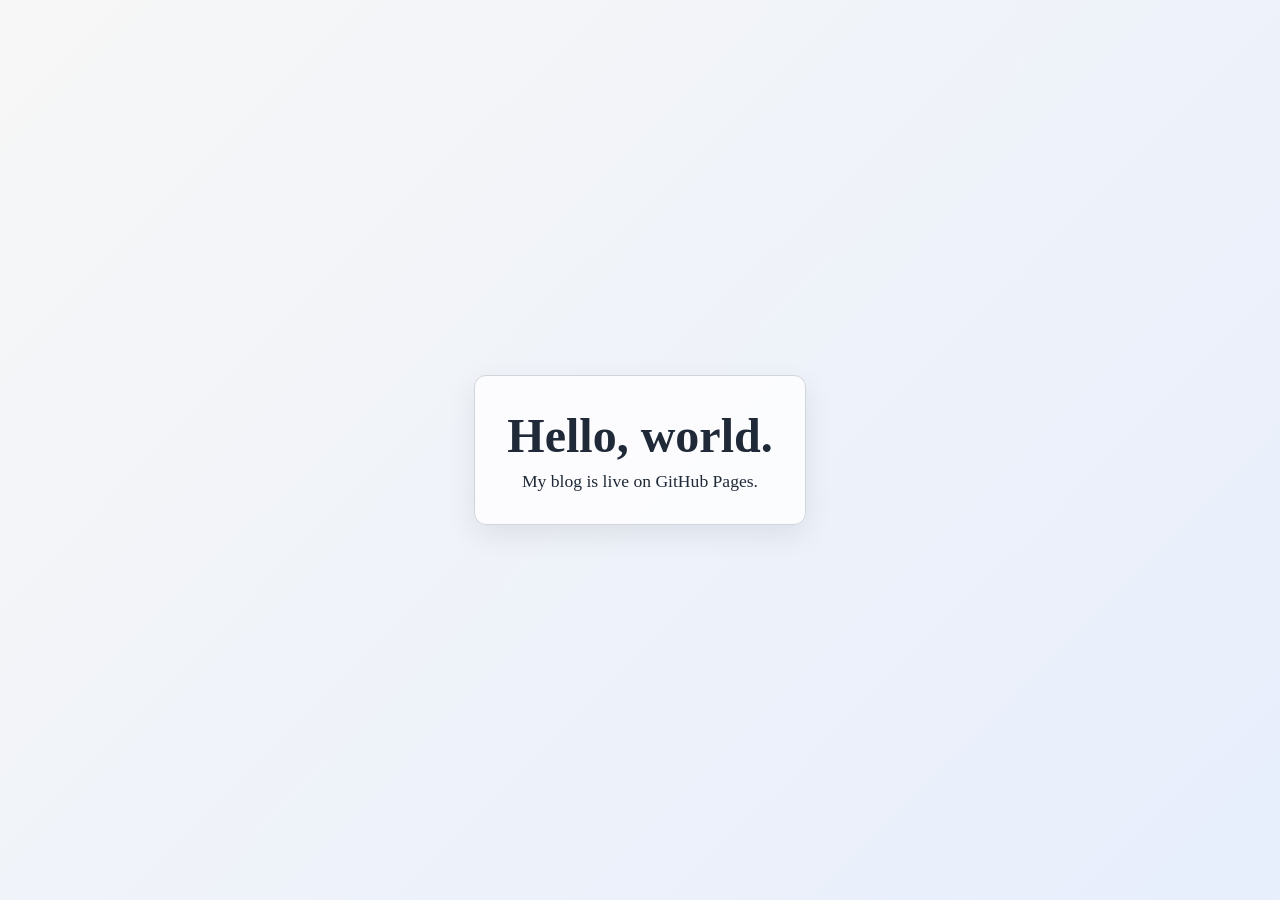
==== index.html @ 3d3b0e72 "Add first blog page" ====
<!doctype html>
<html lang="en">
  <head>
    <meta charset="UTF-8" />
    <meta name="viewport" content="width=device-width, initial-scale=1.0" />
    <title>Hello, World</title>
    <style>
      :root {
        color-scheme: light;
      }

      body {
        margin: 0;
        min-height: 100vh;
        display: grid;
        place-items: center;
        font-family: Georgia, "Times New Roman", serif;
        background: linear-gradient(135deg, #f7f7f7, #e7eefc);
        color: #1f2937;
      }

      main {
        text-align: center;
        padding: 2rem;
        background: rgba(255, 255, 255, 0.8);
        border: 1px solid #d1d5db;
        border-radius: 12px;
        box-shadow: 0 10px 30px rgba(0, 0, 0, 0.08);
      }

      h1 {
        margin: 0 0 0.5rem;
        font-size: clamp(2rem, 5vw, 3rem);
      }

      p {
        margin: 0;
        font-size: 1.1rem;
      }
    </style>
  </head>
  <body>
    <main>
      <h1>Hello, world.</h1>
      <p>My blog is live on GitHub Pages.</p>
    </main>
  </body>
</html>
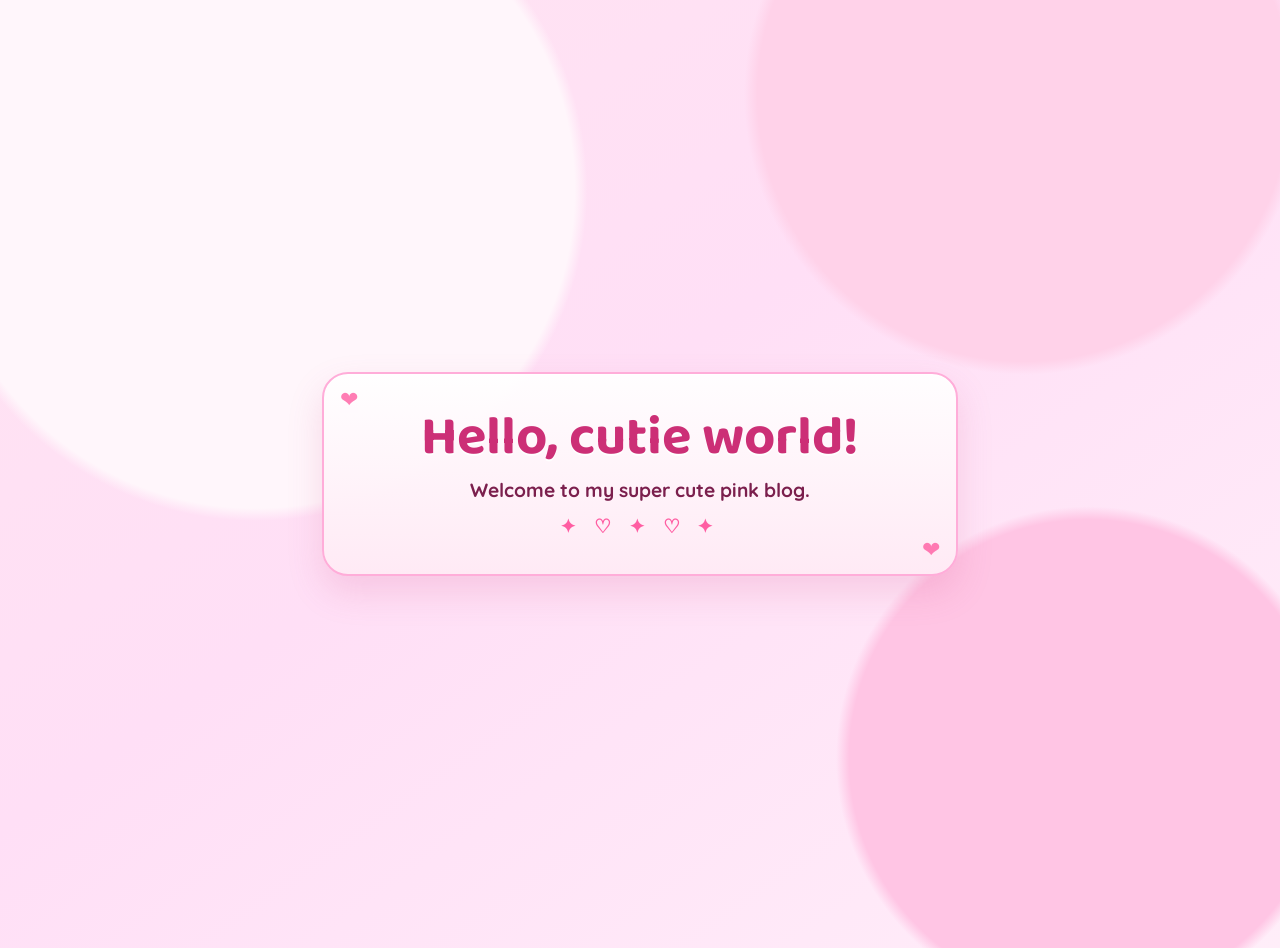
==== commit d1306911: "Make homepage cute pink theme" ====
--- a/index.html
+++ b/index.html
@@ -3,10 +3,22 @@
   <head>
     <meta charset="UTF-8" />
     <meta name="viewport" content="width=device-width, initial-scale=1.0" />
-    <title>Hello, World</title>
+    <title>My Cute Pink Blog</title>
+    <link rel="preconnect" href="https://fonts.googleapis.com" />
+    <link rel="preconnect" href="https://fonts.gstatic.com" crossorigin />
+    <link
+      href="https://fonts.googleapis.com/css2?family=Baloo+2:wght@500;700&family=Quicksand:wght@500;700&display=swap"
+      rel="stylesheet"
+    />
     <style>
       :root {
         color-scheme: light;
+        --pink-100: #ffe4f1;
+        --pink-200: #ffcde6;
+        --pink-300: #ffadd9;
+        --pink-500: #ff5da2;
+        --pink-700: #cc2f76;
+        --text: #7b1f4d;
       }
 
       body {
@@ -14,35 +26,76 @@
         min-height: 100vh;
         display: grid;
         place-items: center;
-        font-family: Georgia, "Times New Roman", serif;
-        background: linear-gradient(135deg, #f7f7f7, #e7eefc);
-        color: #1f2937;
+        padding: 1.5rem;
+        font-family: "Quicksand", "Trebuchet MS", sans-serif;
+        color: var(--text);
+        background:
+          radial-gradient(circle at 20% 20%, #fff6fb 0 25%, transparent 26%),
+          radial-gradient(circle at 80% 10%, #ffd2e9 0 20%, transparent 21%),
+          radial-gradient(circle at 85% 80%, #ffc5e4 0 18%, transparent 19%),
+          linear-gradient(145deg, var(--pink-100), #ffdff6 45%, #ffeef9);
       }
 
       main {
         text-align: center;
-        padding: 2rem;
-        background: rgba(255, 255, 255, 0.8);
-        border: 1px solid #d1d5db;
-        border-radius: 12px;
-        box-shadow: 0 10px 30px rgba(0, 0, 0, 0.08);
+        width: min(560px, 92vw);
+        padding: 2.25rem;
+        background: linear-gradient(180deg, rgba(255, 255, 255, 0.95), #ffeaf5);
+        border: 2px solid var(--pink-300);
+        border-radius: 26px;
+        box-shadow:
+          0 16px 35px rgba(209, 82, 141, 0.18),
+          inset 0 1px 0 #ffffff;
+        position: relative;
+        overflow: hidden;
+      }
+
+      main::before,
+      main::after {
+        content: "❤";
+        position: absolute;
+        font-size: 1.4rem;
+        color: var(--pink-500);
+        opacity: 0.8;
+      }
+
+      main::before {
+        top: 0.7rem;
+        left: 1rem;
+      }
+
+      main::after {
+        bottom: 0.7rem;
+        right: 1rem;
       }
 
       h1 {
-        margin: 0 0 0.5rem;
-        font-size: clamp(2rem, 5vw, 3rem);
+        margin: 0 0 0.65rem;
+        font-family: "Baloo 2", "Trebuchet MS", sans-serif;
+        font-size: clamp(2.1rem, 6vw, 3.4rem);
+        line-height: 1.05;
+        color: var(--pink-700);
+        text-shadow: 0 2px 0 #fff;
       }
 
       p {
         margin: 0;
-        font-size: 1.1rem;
+        font-size: clamp(1rem, 2.8vw, 1.2rem);
+        font-weight: 700;
+      }
+
+      .sparkles {
+        margin-top: 0.75rem;
+        letter-spacing: 0.4rem;
+        color: var(--pink-500);
       }
     </style>
   </head>
   <body>
     <main>
-      <h1>Hello, world.</h1>
-      <p>My blog is live on GitHub Pages.</p>
+      <h1>Hello, cutie world!</h1>
+      <p>Welcome to my super cute pink blog.</p>
+      <p class="sparkles">✦ ♡ ✦ ♡ ✦</p>
     </main>
   </body>
 </html>
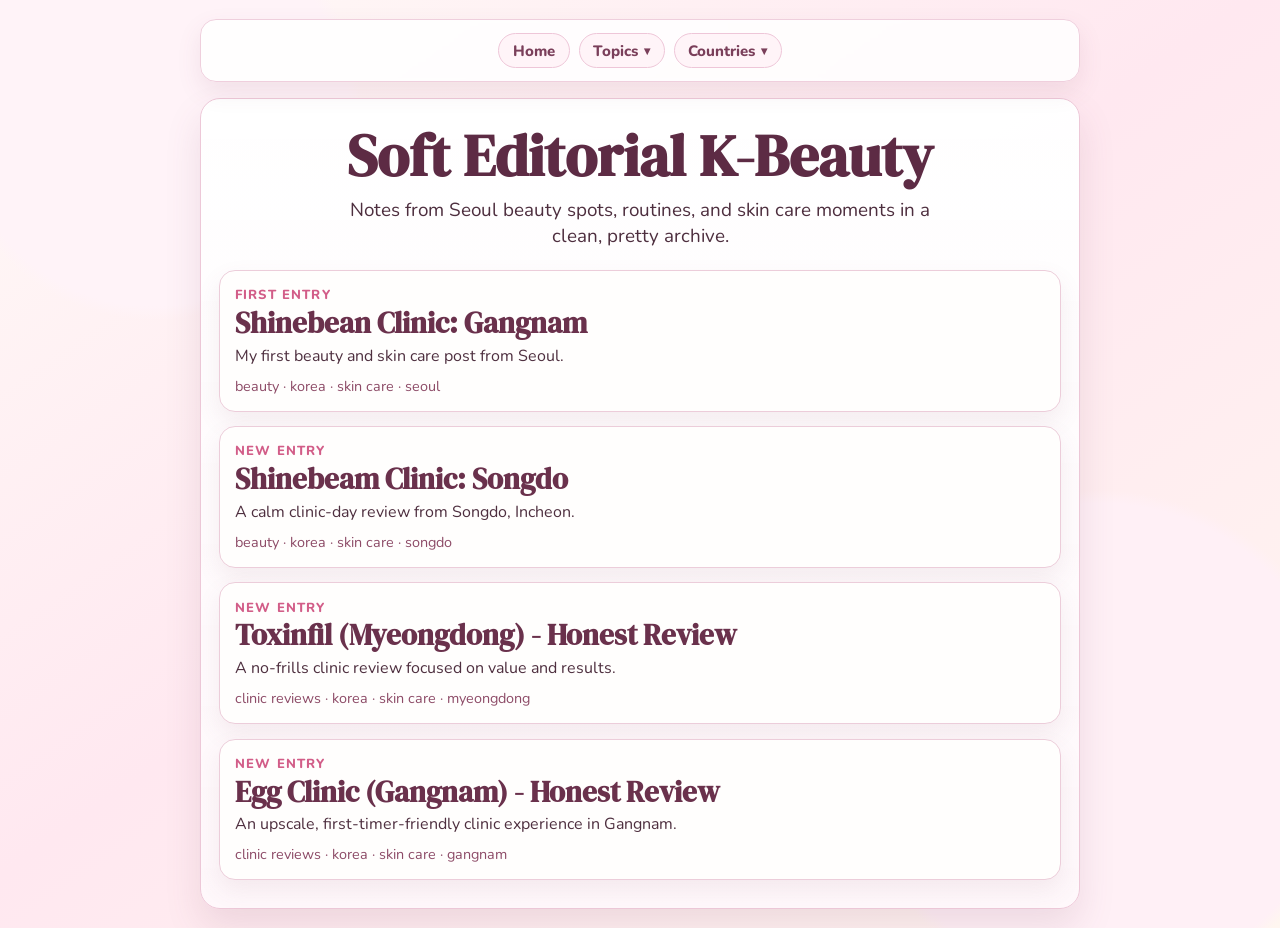
==== commit c0d9ada0: "Add new clinic reviews and unify beauty topic navigation" ====
--- a/index.html
+++ b/index.html
@@ -3,99 +3,279 @@
   <head>
     <meta charset="UTF-8" />
     <meta name="viewport" content="width=device-width, initial-scale=1.0" />
-    <title>My Cute Pink Blog</title>
+    <title>Soft Editorial K-Beauty</title>
     <link rel="preconnect" href="https://fonts.googleapis.com" />
     <link rel="preconnect" href="https://fonts.gstatic.com" crossorigin />
     <link
-      href="https://fonts.googleapis.com/css2?family=Baloo+2:wght@500;700&family=Quicksand:wght@500;700&display=swap"
+      href="https://fonts.googleapis.com/css2?family=DM+Serif+Display:ital@0;1&family=Nunito:wght@500;700;800&display=swap"
       rel="stylesheet"
     />
     <style>
       :root {
         color-scheme: light;
-        --pink-100: #ffe4f1;
-        --pink-200: #ffcde6;
-        --pink-300: #ffadd9;
-        --pink-500: #ff5da2;
-        --pink-700: #cc2f76;
-        --text: #7b1f4d;
+        --milk: #fffaf7;
+        --blush: #ffe8f0;
+        --rose: #f4c8d9;
+        --cherry: #d25d88;
+        --ink: #4e2f3f;
+        --card: #fffefd;
+      }
+
+      * {
+        box-sizing: border-box;
       }
 
       body {
         margin: 0;
         min-height: 100vh;
+        padding: 1.2rem;
+        font-family: "Nunito", "Trebuchet MS", sans-serif;
+        color: var(--ink);
+        background:
+          radial-gradient(circle at 12% 12%, #fff3f8 0 14%, transparent 15%),
+          radial-gradient(circle at 86% 80%, #fff0f6 0 18%, transparent 19%),
+          linear-gradient(145deg, var(--milk), var(--blush) 48%, #fff6f0);
+        position: relative;
+      }
+
+      body::before {
+        content: "";
+        position: fixed;
+        inset: 0;
+        pointer-events: none;
+        opacity: 0.18;
+        background-image: radial-gradient(rgba(210, 93, 136, 0.2) 0.6px, transparent 0.6px);
+        background-size: 4px 4px;
+      }
+
+      .page {
+        width: min(880px, 96vw);
+        margin: 0 auto;
+        position: relative;
+        z-index: 1;
+      }
+
+      header {
+        border: 1px solid #efcfdd;
+        border-radius: 16px;
+        background: rgba(255, 255, 255, 0.85);
+        padding: 0.8rem;
+        box-shadow: 0 10px 24px rgba(125, 71, 97, 0.1);
+        backdrop-filter: blur(2px);
+      }
+
+      nav {
+        display: flex;
+        justify-content: center;
+        gap: 0.55rem;
+        flex-wrap: wrap;
+        align-items: center;
+      }
+
+      .menu-link,
+      .menu-trigger {
+        text-decoration: none;
+        font-weight: 800;
+        font-size: 0.94rem;
+        color: #7a3f5a;
+        background: #fff4f8;
+        border: 1px solid #eec6d8;
+        border-radius: 999px;
+        padding: 0.42rem 0.86rem;
+        display: inline-flex;
+        align-items: center;
+        cursor: pointer;
+        font-family: inherit;
+      }
+
+      .menu-trigger::after {
+        content: "▾";
+        margin-left: 0.35rem;
+        font-size: 0.72rem;
+      }
+
+      .menu-link:hover,
+      .menu-trigger:hover,
+      .menu-group:focus-within .menu-trigger {
+        background: #ffeaf2;
+      }
+
+      .menu-group {
+        position: relative;
+      }
+
+      .submenu {
+        list-style: none;
+        margin: 0;
+        padding: 0.5rem;
+        min-width: 220px;
+        background: rgba(255, 255, 255, 0.96);
+        border: 1px solid #eec6d8;
+        border-radius: 12px;
+        box-shadow: 0 12px 26px rgba(126, 74, 98, 0.14);
+        position: absolute;
+        left: 50%;
+        transform: translateX(-50%) translateY(8px);
+        top: calc(100% + 0.2rem);
+        opacity: 0;
+        visibility: hidden;
+        transition: opacity 120ms ease, transform 120ms ease;
+        z-index: 5;
+      }
+
+      .menu-group:hover .submenu,
+      .menu-group:focus-within .submenu {
+        opacity: 1;
+        visibility: visible;
+        transform: translateX(-50%) translateY(0);
+      }
+
+      .submenu a {
+        display: block;
+        padding: 0.45rem 0.55rem;
+        border-radius: 8px;
+        color: #7a3f5a;
+        text-decoration: none;
+        font-size: 0.9rem;
+        font-weight: 700;
+      }
+
+      .submenu a:hover {
+        background: #fff2f8;
+      }
+
+      .hero {
+        margin-top: 1rem;
+        padding: 1.7rem 1.1rem;
+        background: linear-gradient(180deg, rgba(255, 255, 255, 0.96), #fff8fb);
+        border: 1px solid #edc8d8;
+        border-radius: 20px;
+        box-shadow: 0 18px 36px rgba(125, 71, 97, 0.13);
+      }
+
+      h1 {
+        margin: 0;
+        text-align: center;
+        font-family: "DM Serif Display", Georgia, serif;
+        font-size: clamp(2.1rem, 6vw, 3.6rem);
+        color: #5d2b44;
+        line-height: 1.05;
+      }
+
+      .intro {
+        margin: 0.65rem auto 0;
+        width: min(620px, 100%);
+        text-align: center;
+        font-size: clamp(1rem, 2.6vw, 1.18rem);
+      }
+
+      .cards {
+        margin-top: 1.3rem;
         display: grid;
-        place-items: center;
-        padding: 1.5rem;
-        font-family: "Quicksand", "Trebuchet MS", sans-serif;
-        color: var(--text);
-        background:
-          radial-gradient(circle at 20% 20%, #fff6fb 0 25%, transparent 26%),
-          radial-gradient(circle at 80% 10%, #ffd2e9 0 20%, transparent 21%),
-          radial-gradient(circle at 85% 80%, #ffc5e4 0 18%, transparent 19%),
-          linear-gradient(145deg, var(--pink-100), #ffdff6 45%, #ffeef9);
-      }
-
-      main {
-        text-align: center;
-        width: min(560px, 92vw);
-        padding: 2.25rem;
-        background: linear-gradient(180deg, rgba(255, 255, 255, 0.95), #ffeaf5);
-        border: 2px solid var(--pink-300);
-        border-radius: 26px;
-        box-shadow:
-          0 16px 35px rgba(209, 82, 141, 0.18),
-          inset 0 1px 0 #ffffff;
-        position: relative;
-        overflow: hidden;
-      }
-
-      main::before,
-      main::after {
-        content: "❤";
-        position: absolute;
-        font-size: 1.4rem;
-        color: var(--pink-500);
-        opacity: 0.8;
-      }
-
-      main::before {
-        top: 0.7rem;
-        left: 1rem;
-      }
-
-      main::after {
-        bottom: 0.7rem;
-        right: 1rem;
-      }
-
-      h1 {
-        margin: 0 0 0.65rem;
-        font-family: "Baloo 2", "Trebuchet MS", sans-serif;
-        font-size: clamp(2.1rem, 6vw, 3.4rem);
-        line-height: 1.05;
-        color: var(--pink-700);
-        text-shadow: 0 2px 0 #fff;
-      }
-
-      p {
-        margin: 0;
-        font-size: clamp(1rem, 2.8vw, 1.2rem);
-        font-weight: 700;
-      }
-
-      .sparkles {
-        margin-top: 0.75rem;
-        letter-spacing: 0.4rem;
-        color: var(--pink-500);
+        gap: 0.9rem;
+      }
+
+      .post-card {
+        text-decoration: none;
+        color: inherit;
+        display: block;
+        background: var(--card);
+        border: 1px solid #eccdda;
+        border-radius: 16px;
+        padding: 0.95rem;
+        box-shadow: 0 10px 24px rgba(132, 77, 102, 0.09);
+        transition: transform 160ms ease, box-shadow 160ms ease;
+      }
+
+      .post-card:hover {
+        transform: translateY(-2px);
+        box-shadow: 0 14px 28px rgba(132, 77, 102, 0.14);
+      }
+
+      .meta {
+        font-size: 0.82rem;
+        text-transform: uppercase;
+        letter-spacing: 0.09em;
+        color: var(--cherry);
+        font-weight: 800;
+      }
+
+      .post-card strong {
+        display: block;
+        margin-top: 0.24rem;
+        font-family: "DM Serif Display", Georgia, serif;
+        font-size: 1.8rem;
+        color: #6a314c;
+        line-height: 1.1;
+      }
+
+      .post-card span {
+        display: block;
+        margin-top: 0.32rem;
+      }
+
+      .tags {
+        margin-top: 0.55rem;
+        font-size: 0.9rem;
+        color: #8d4b67;
       }
     </style>
   </head>
   <body>
-    <main>
-      <h1>Hello, cutie world!</h1>
-      <p>Welcome to my super cute pink blog.</p>
-      <p class="sparkles">✦ ♡ ✦ ♡ ✦</p>
-    </main>
+    <div class="page">
+      <header>
+        <nav>
+          <a class="menu-link" href="index.html">Home</a>
+
+          <div class="menu-group">
+            <button class="menu-trigger" type="button">Topics</button>
+            <ul class="submenu">
+              <li><a href="#beauty-posts">Beauty</a></li>
+            </ul>
+          </div>
+
+          <div class="menu-group">
+            <button class="menu-trigger" type="button">Countries</button>
+            <ul class="submenu">
+              <li><a href="posts/songdo-shinebeam-clinic.html">South Korea</a></li>
+            </ul>
+          </div>
+        </nav>
+      </header>
+
+      <main class="hero">
+        <h1>Soft Editorial K-Beauty</h1>
+        <p class="intro">
+          Notes from Seoul beauty spots, routines, and skin care moments in a clean, pretty archive.
+        </p>
+
+        <section class="cards" id="beauty-posts">
+          <a class="post-card" href="posts/shinebean-clinic-gangnam.html">
+            <div class="meta">First Entry</div>
+            <strong>Shinebean Clinic: Gangnam</strong>
+            <span>My first beauty and skin care post from Seoul.</span>
+            <div class="tags">beauty · korea · skin care · seoul</div>
+          </a>
+          <a class="post-card" href="posts/songdo-shinebeam-clinic.html">
+            <div class="meta">New Entry</div>
+            <strong>Shinebeam Clinic: Songdo</strong>
+            <span>A calm clinic-day review from Songdo, Incheon.</span>
+            <div class="tags">beauty · korea · skin care · songdo</div>
+          </a>
+          <a class="post-card" href="posts/toxinfil-myongdong-review.html">
+            <div class="meta">New Entry</div>
+            <strong>Toxinfil (Myeongdong) - Honest Review</strong>
+            <span>A no-frills clinic review focused on value and results.</span>
+            <div class="tags">clinic reviews · korea · skin care · myeongdong</div>
+          </a>
+          <a class="post-card" href="posts/egg-clinic-gangnam-review.html">
+            <div class="meta">New Entry</div>
+            <strong>Egg Clinic (Gangnam) - Honest Review</strong>
+            <span>An upscale, first-timer-friendly clinic experience in Gangnam.</span>
+            <div class="tags">clinic reviews · korea · skin care · gangnam</div>
+          </a>
+        </section>
+      </main>
+    </div>
   </body>
 </html>
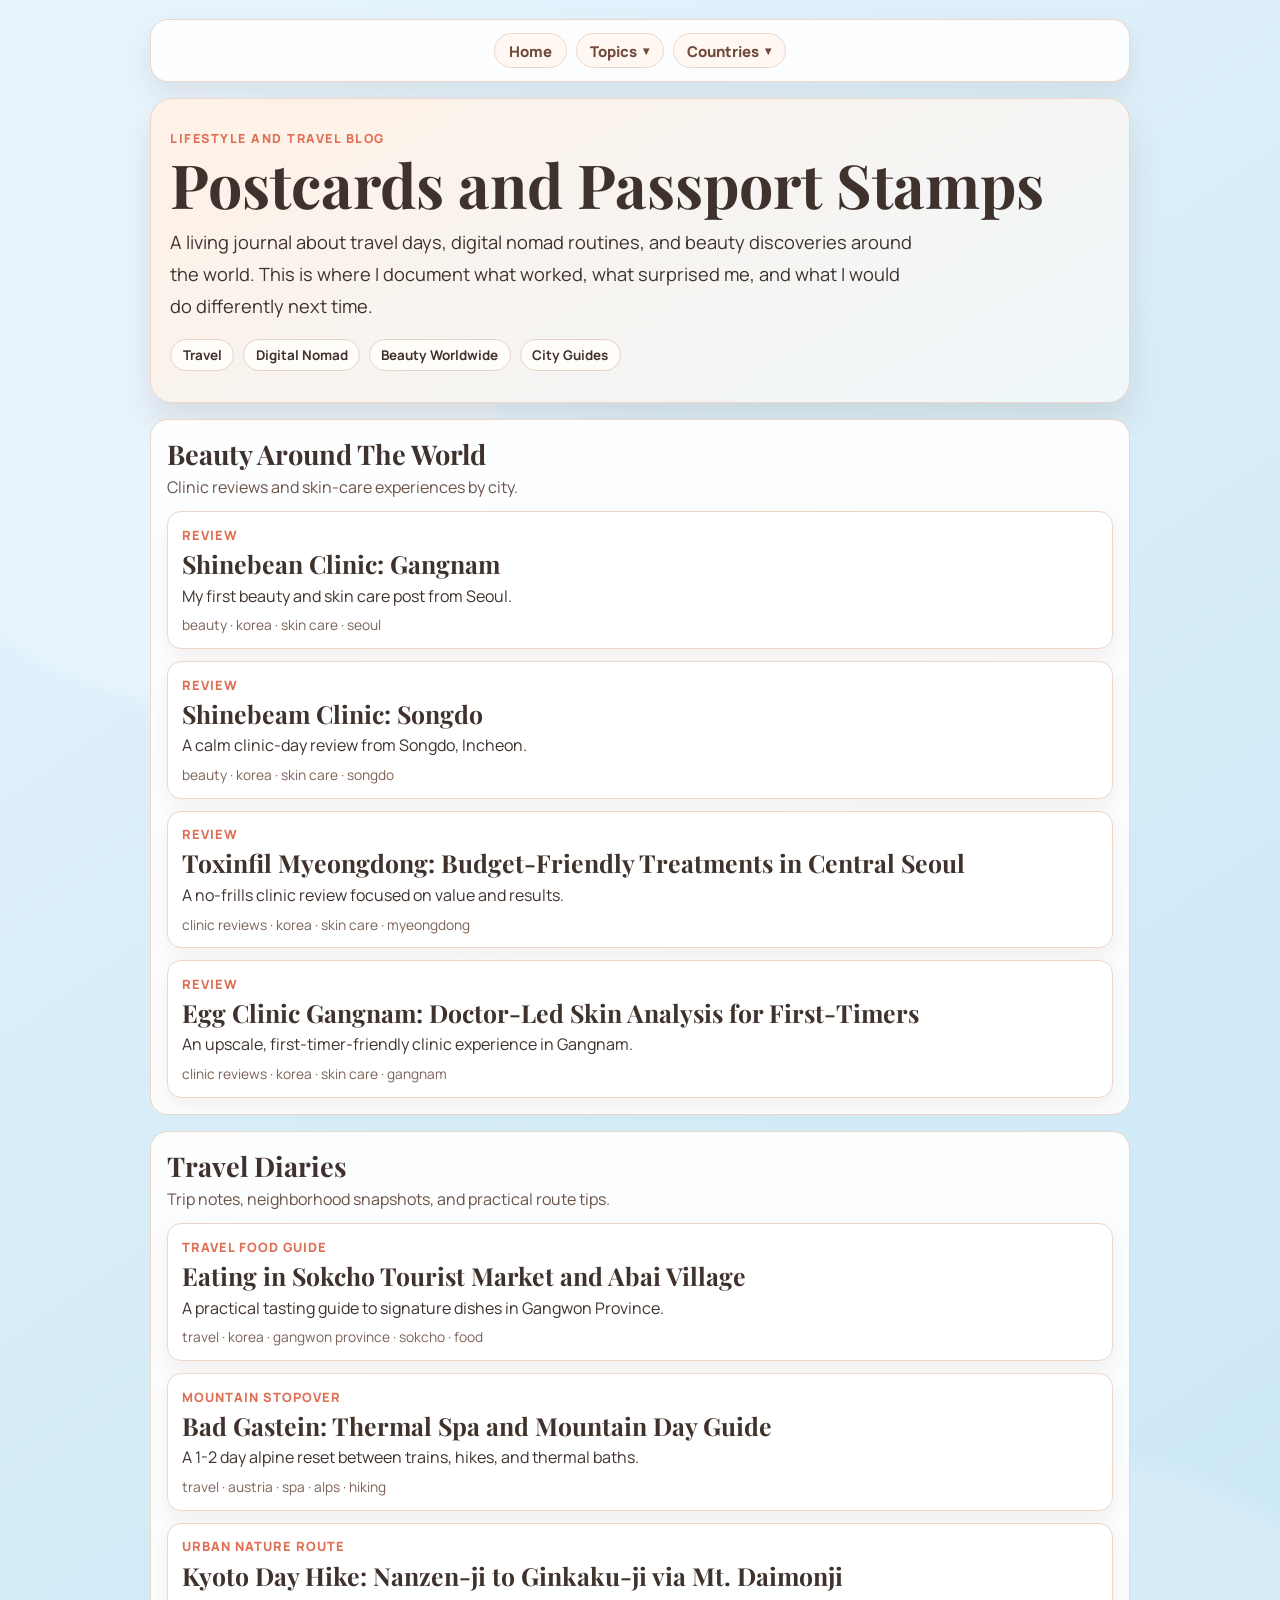
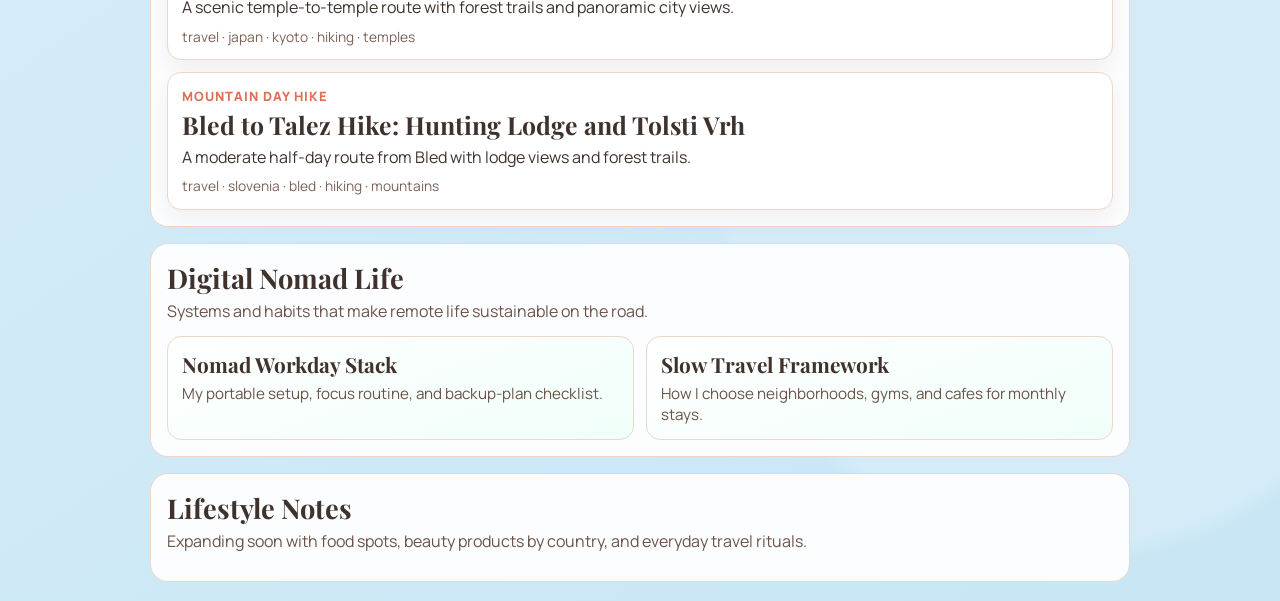
==== commit 6b60136d: "Change site background from pink to baby blue Co-Authored-By: Claude Sonnet 4.6 <noreply@anthropic.c" ====
--- a/index.html
+++ b/index.html
@@ -3,22 +3,24 @@
   <head>
     <meta charset="UTF-8" />
     <meta name="viewport" content="width=device-width, initial-scale=1.0" />
-    <title>Soft Editorial K-Beauty</title>
+    <title>Postcards and Passport Stamps</title>
     <link rel="preconnect" href="https://fonts.googleapis.com" />
     <link rel="preconnect" href="https://fonts.gstatic.com" crossorigin />
     <link
-      href="https://fonts.googleapis.com/css2?family=DM+Serif+Display:ital@0;1&family=Nunito:wght@500;700;800&display=swap"
+      href="https://fonts.googleapis.com/css2?family=Manrope:wght@500;700;800&family=Playfair+Display:wght@600;700&display=swap"
       rel="stylesheet"
     />
     <style>
       :root {
         color-scheme: light;
-        --milk: #fffaf7;
-        --blush: #ffe8f0;
-        --rose: #f4c8d9;
-        --cherry: #d25d88;
-        --ink: #4e2f3f;
-        --card: #fffefd;
+        --sand: #fff9ef;
+        --cream: #fffdf8;
+        --peach: #ffe4d1;
+        --sky: #dff2ff;
+        --mint: #ddf6ef;
+        --coral: #de6f54;
+        --ink: #3f322d;
+        --line: #edd6c8;
       }
 
       * {
@@ -29,39 +31,25 @@
         margin: 0;
         min-height: 100vh;
         padding: 1.2rem;
-        font-family: "Nunito", "Trebuchet MS", sans-serif;
+        font-family: "Manrope", "Trebuchet MS", sans-serif;
         color: var(--ink);
         background:
-          radial-gradient(circle at 12% 12%, #fff3f8 0 14%, transparent 15%),
-          radial-gradient(circle at 86% 80%, #fff0f6 0 18%, transparent 19%),
-          linear-gradient(145deg, var(--milk), var(--blush) 48%, #fff6f0);
-        position: relative;
-      }
-
-      body::before {
-        content: "";
-        position: fixed;
-        inset: 0;
-        pointer-events: none;
-        opacity: 0.18;
-        background-image: radial-gradient(rgba(210, 93, 136, 0.2) 0.6px, transparent 0.6px);
-        background-size: 4px 4px;
+          radial-gradient(circle at 15% 18%, #e8f4fd 0 14%, transparent 15%),
+          radial-gradient(circle at 84% 82%, #d5ecf8 0 16%, transparent 17%),
+          linear-gradient(145deg, #e8f4fd, #d5ecf8 46%, #c8e6f5);
       }
 
       .page {
-        width: min(880px, 96vw);
+        width: min(980px, 96vw);
         margin: 0 auto;
-        position: relative;
-        z-index: 1;
       }
 
       header {
-        border: 1px solid #efcfdd;
-        border-radius: 16px;
-        background: rgba(255, 255, 255, 0.85);
+        border: 1px solid var(--line);
+        border-radius: 18px;
+        background: rgba(255, 255, 255, 0.9);
         padding: 0.8rem;
-        box-shadow: 0 10px 24px rgba(125, 71, 97, 0.1);
-        backdrop-filter: blur(2px);
+        box-shadow: 0 12px 26px rgba(112, 82, 64, 0.1);
       }
 
       nav {
@@ -76,10 +64,10 @@
       .menu-trigger {
         text-decoration: none;
         font-weight: 800;
-        font-size: 0.94rem;
-        color: #7a3f5a;
-        background: #fff4f8;
-        border: 1px solid #eec6d8;
+        font-size: 0.93rem;
+        color: #704a3a;
+        background: #fff8f2;
+        border: 1px solid #ebd8ca;
         border-radius: 999px;
         padding: 0.42rem 0.86rem;
         display: inline-flex;
@@ -97,7 +85,7 @@
       .menu-link:hover,
       .menu-trigger:hover,
       .menu-group:focus-within .menu-trigger {
-        background: #ffeaf2;
+        background: #ffefe3;
       }
 
       .menu-group {
@@ -108,11 +96,11 @@
         list-style: none;
         margin: 0;
         padding: 0.5rem;
-        min-width: 220px;
-        background: rgba(255, 255, 255, 0.96);
-        border: 1px solid #eec6d8;
+        min-width: 240px;
+        background: rgba(255, 255, 255, 0.98);
+        border: 1px solid #ebd8ca;
         border-radius: 12px;
-        box-shadow: 0 12px 26px rgba(126, 74, 98, 0.14);
+        box-shadow: 0 12px 24px rgba(112, 82, 64, 0.16);
         position: absolute;
         left: 50%;
         transform: translateX(-50%) translateY(8px);
@@ -134,90 +122,162 @@
         display: block;
         padding: 0.45rem 0.55rem;
         border-radius: 8px;
-        color: #7a3f5a;
+        color: #704a3a;
         text-decoration: none;
         font-size: 0.9rem;
         font-weight: 700;
       }
 
       .submenu a:hover {
-        background: #fff2f8;
+        background: #fff1e6;
       }
 
       .hero {
         margin-top: 1rem;
-        padding: 1.7rem 1.1rem;
-        background: linear-gradient(180deg, rgba(255, 255, 255, 0.96), #fff8fb);
-        border: 1px solid #edc8d8;
-        border-radius: 20px;
-        box-shadow: 0 18px 36px rgba(125, 71, 97, 0.13);
+        padding: 1.9rem 1.2rem;
+        border: 1px solid var(--line);
+        border-radius: 22px;
+        background:
+          linear-gradient(150deg, rgba(255, 227, 209, 0.46), rgba(223, 242, 255, 0.5)),
+          var(--cream);
+        box-shadow: 0 18px 34px rgba(112, 82, 64, 0.14);
+      }
+
+      .eyebrow {
+        margin: 0;
+        text-transform: uppercase;
+        letter-spacing: 0.12em;
+        font-size: 0.78rem;
+        font-weight: 800;
+        color: var(--coral);
       }
 
       h1 {
+        margin: 0.35rem 0 0;
+        font-family: "Playfair Display", Georgia, serif;
+        font-size: clamp(2.1rem, 6vw, 3.8rem);
+        line-height: 1.04;
+      }
+
+      .intro {
+        margin: 0.75rem 0 0;
+        max-width: 68ch;
+        font-size: clamp(1rem, 2.6vw, 1.14rem);
+        line-height: 1.75;
+      }
+
+      .pill-row {
+        margin-top: 1rem;
+        display: flex;
+        gap: 0.55rem;
+        flex-wrap: wrap;
+      }
+
+      .pill {
+        border: 1px solid #e8d4c7;
+        background: #fffdf9;
+        border-radius: 999px;
+        padding: 0.38rem 0.72rem;
+        font-size: 0.84rem;
+        font-weight: 700;
+      }
+
+      .panel {
+        margin-top: 1rem;
+        border: 1px solid var(--line);
+        border-radius: 18px;
+        background: rgba(255, 255, 255, 0.92);
+        padding: 1rem;
+      }
+
+      .panel h2 {
         margin: 0;
-        text-align: center;
-        font-family: "DM Serif Display", Georgia, serif;
-        font-size: clamp(2.1rem, 6vw, 3.6rem);
-        color: #5d2b44;
-        line-height: 1.05;
-      }
-
-      .intro {
-        margin: 0.65rem auto 0;
-        width: min(620px, 100%);
-        text-align: center;
-        font-size: clamp(1rem, 2.6vw, 1.18rem);
+        font-family: "Playfair Display", Georgia, serif;
+        font-size: 1.7rem;
+      }
+
+      .panel-lead {
+        margin: 0.25rem 0 0.85rem;
+        color: #6b5348;
       }
 
       .cards {
-        margin-top: 1.3rem;
         display: grid;
-        gap: 0.9rem;
+        gap: 0.75rem;
       }
 
       .post-card {
         text-decoration: none;
         color: inherit;
         display: block;
-        background: var(--card);
-        border: 1px solid #eccdda;
-        border-radius: 16px;
-        padding: 0.95rem;
-        box-shadow: 0 10px 24px rgba(132, 77, 102, 0.09);
-        transition: transform 160ms ease, box-shadow 160ms ease;
+        border: 1px solid #ebd8ca;
+        border-radius: 14px;
+        padding: 0.85rem;
+        background: #fff;
+        box-shadow: 0 8px 20px rgba(112, 82, 64, 0.08);
+        transition: transform 150ms ease;
       }
 
       .post-card:hover {
         transform: translateY(-2px);
-        box-shadow: 0 14px 28px rgba(132, 77, 102, 0.14);
       }
 
       .meta {
-        font-size: 0.82rem;
+        font-size: 0.8rem;
+        letter-spacing: 0.08em;
         text-transform: uppercase;
-        letter-spacing: 0.09em;
-        color: var(--cherry);
+        color: var(--coral);
         font-weight: 800;
       }
 
       .post-card strong {
         display: block;
-        margin-top: 0.24rem;
-        font-family: "DM Serif Display", Georgia, serif;
-        font-size: 1.8rem;
-        color: #6a314c;
-        line-height: 1.1;
+        margin-top: 0.2rem;
+        font-family: "Playfair Display", Georgia, serif;
+        font-size: 1.55rem;
       }
 
       .post-card span {
         display: block;
-        margin-top: 0.32rem;
+        margin-top: 0.28rem;
       }
 
       .tags {
         margin-top: 0.55rem;
-        font-size: 0.9rem;
-        color: #8d4b67;
+        font-size: 0.86rem;
+        color: #7b6256;
+      }
+
+      .grid-2 {
+        display: grid;
+        gap: 0.75rem;
+        grid-template-columns: repeat(auto-fit, minmax(240px, 1fr));
+      }
+
+      .teaser {
+        border: 1px solid #ebd8ca;
+        border-radius: 14px;
+        padding: 0.85rem;
+        background: linear-gradient(160deg, #fff, #fffbf5);
+      }
+
+      .teaser.travel {
+        background: linear-gradient(160deg, #fff, #eef8ff);
+      }
+
+      .teaser.nomad {
+        background: linear-gradient(160deg, #fff, #f0fff9);
+      }
+
+      .teaser strong {
+        font-family: "Playfair Display", Georgia, serif;
+        font-size: 1.3rem;
+      }
+
+      .tiny {
+        margin: 0.3rem 0 0;
+        font-size: 0.95rem;
+        color: #6b5348;
       }
     </style>
   </head>
@@ -230,52 +290,124 @@
           <div class="menu-group">
             <button class="menu-trigger" type="button">Topics</button>
             <ul class="submenu">
-              <li><a href="#beauty-posts">Beauty</a></li>
+              <li><a href="#beauty-posts">Beauty Around The World</a></li>
+              <li><a href="#travel-posts">Travel Diaries</a></li>
+              <li><a href="#nomad-posts">Digital Nomad Life</a></li>
+              <li><a href="#world-notes">Lifestyle Notes</a></li>
             </ul>
           </div>
 
           <div class="menu-group">
             <button class="menu-trigger" type="button">Countries</button>
             <ul class="submenu">
-              <li><a href="posts/songdo-shinebeam-clinic.html">South Korea</a></li>
+              <li><a href="posts/country-south-korea.html">South Korea</a></li>
+              <li><a href="posts/country-austria.html">Austria</a></li>
+              <li><a href="posts/country-japan.html">Japan</a></li>
+              <li><a href="posts/country-slovenia.html">Slovenia</a></li>
             </ul>
           </div>
         </nav>
       </header>
 
       <main class="hero">
-        <h1>Soft Editorial K-Beauty</h1>
+        <p class="eyebrow">Lifestyle and Travel Blog</p>
+        <h1>Postcards and Passport Stamps</h1>
         <p class="intro">
-          Notes from Seoul beauty spots, routines, and skin care moments in a clean, pretty archive.
+          A living journal about travel days, digital nomad routines, and beauty discoveries around
+          the world. This is where I document what worked, what surprised me, and what I would do
+          differently next time.
         </p>
-
-        <section class="cards" id="beauty-posts">
+        <div class="pill-row">
+          <span class="pill">Travel</span>
+          <span class="pill">Digital Nomad</span>
+          <span class="pill">Beauty Worldwide</span>
+          <span class="pill">City Guides</span>
+        </div>
+      </main>
+
+      <section class="panel" id="beauty-posts">
+        <h2>Beauty Around The World</h2>
+        <p class="panel-lead">Clinic reviews and skin-care experiences by city.</p>
+        <div class="cards">
           <a class="post-card" href="posts/shinebean-clinic-gangnam.html">
-            <div class="meta">First Entry</div>
+            <div class="meta">Review</div>
             <strong>Shinebean Clinic: Gangnam</strong>
             <span>My first beauty and skin care post from Seoul.</span>
             <div class="tags">beauty · korea · skin care · seoul</div>
           </a>
           <a class="post-card" href="posts/songdo-shinebeam-clinic.html">
-            <div class="meta">New Entry</div>
+            <div class="meta">Review</div>
             <strong>Shinebeam Clinic: Songdo</strong>
             <span>A calm clinic-day review from Songdo, Incheon.</span>
             <div class="tags">beauty · korea · skin care · songdo</div>
           </a>
           <a class="post-card" href="posts/toxinfil-myongdong-review.html">
-            <div class="meta">New Entry</div>
-            <strong>Toxinfil (Myeongdong) - Honest Review</strong>
+            <div class="meta">Review</div>
+            <strong>Toxinfil Myeongdong: Budget-Friendly Treatments in Central Seoul</strong>
             <span>A no-frills clinic review focused on value and results.</span>
             <div class="tags">clinic reviews · korea · skin care · myeongdong</div>
           </a>
           <a class="post-card" href="posts/egg-clinic-gangnam-review.html">
-            <div class="meta">New Entry</div>
-            <strong>Egg Clinic (Gangnam) - Honest Review</strong>
+            <div class="meta">Review</div>
+            <strong>Egg Clinic Gangnam: Doctor-Led Skin Analysis for First-Timers</strong>
             <span>An upscale, first-timer-friendly clinic experience in Gangnam.</span>
             <div class="tags">clinic reviews · korea · skin care · gangnam</div>
           </a>
-        </section>
-      </main>
+        </div>
+      </section>
+
+      <section class="panel" id="travel-posts">
+        <h2>Travel Diaries</h2>
+        <p class="panel-lead">Trip notes, neighborhood snapshots, and practical route tips.</p>
+        <div class="cards">
+          <a class="post-card" href="posts/sokcho-market-abai-food-guide.html">
+            <div class="meta">Travel Food Guide</div>
+            <strong>Eating in Sokcho Tourist Market and Abai Village</strong>
+            <span>A practical tasting guide to signature dishes in Gangwon Province.</span>
+            <div class="tags">travel · korea · gangwon province · sokcho · food</div>
+          </a>
+          <a class="post-card" href="posts/bad-gastein-thermal-day-guide.html">
+            <div class="meta">Mountain Stopover</div>
+            <strong>Bad Gastein: Thermal Spa and Mountain Day Guide</strong>
+            <span>A 1-2 day alpine reset between trains, hikes, and thermal baths.</span>
+            <div class="tags">travel · austria · spa · alps · hiking</div>
+          </a>
+          <a class="post-card" href="posts/kyoto-daimonji-day-hike.html">
+            <div class="meta">Urban Nature Route</div>
+            <strong>Kyoto Day Hike: Nanzen-ji to Ginkaku-ji via Mt. Daimonji</strong>
+            <span>A scenic temple-to-temple route with forest trails and panoramic city views.</span>
+            <div class="tags">travel · japan · kyoto · hiking · temples</div>
+          </a>
+          <a class="post-card" href="posts/bled-talez-hike-guide.html">
+            <div class="meta">Mountain Day Hike</div>
+            <strong>Bled to Talez Hike: Hunting Lodge and Tolsti Vrh</strong>
+            <span>A moderate half-day route from Bled with lodge views and forest trails.</span>
+            <div class="tags">travel · slovenia · bled · hiking · mountains</div>
+          </a>
+        </div>
+      </section>
+
+      <section class="panel" id="nomad-posts">
+        <h2>Digital Nomad Life</h2>
+        <p class="panel-lead">Systems and habits that make remote life sustainable on the road.</p>
+        <div class="grid-2">
+          <article class="teaser nomad">
+            <strong>Nomad Workday Stack</strong>
+            <p class="tiny">My portable setup, focus routine, and backup-plan checklist.</p>
+          </article>
+          <article class="teaser nomad">
+            <strong>Slow Travel Framework</strong>
+            <p class="tiny">How I choose neighborhoods, gyms, and cafes for monthly stays.</p>
+          </article>
+        </div>
+      </section>
+
+      <section class="panel" id="world-notes">
+        <h2>Lifestyle Notes</h2>
+        <p class="panel-lead">
+          Expanding soon with food spots, beauty products by country, and everyday travel rituals.
+        </p>
+      </section>
     </div>
   </body>
 </html>
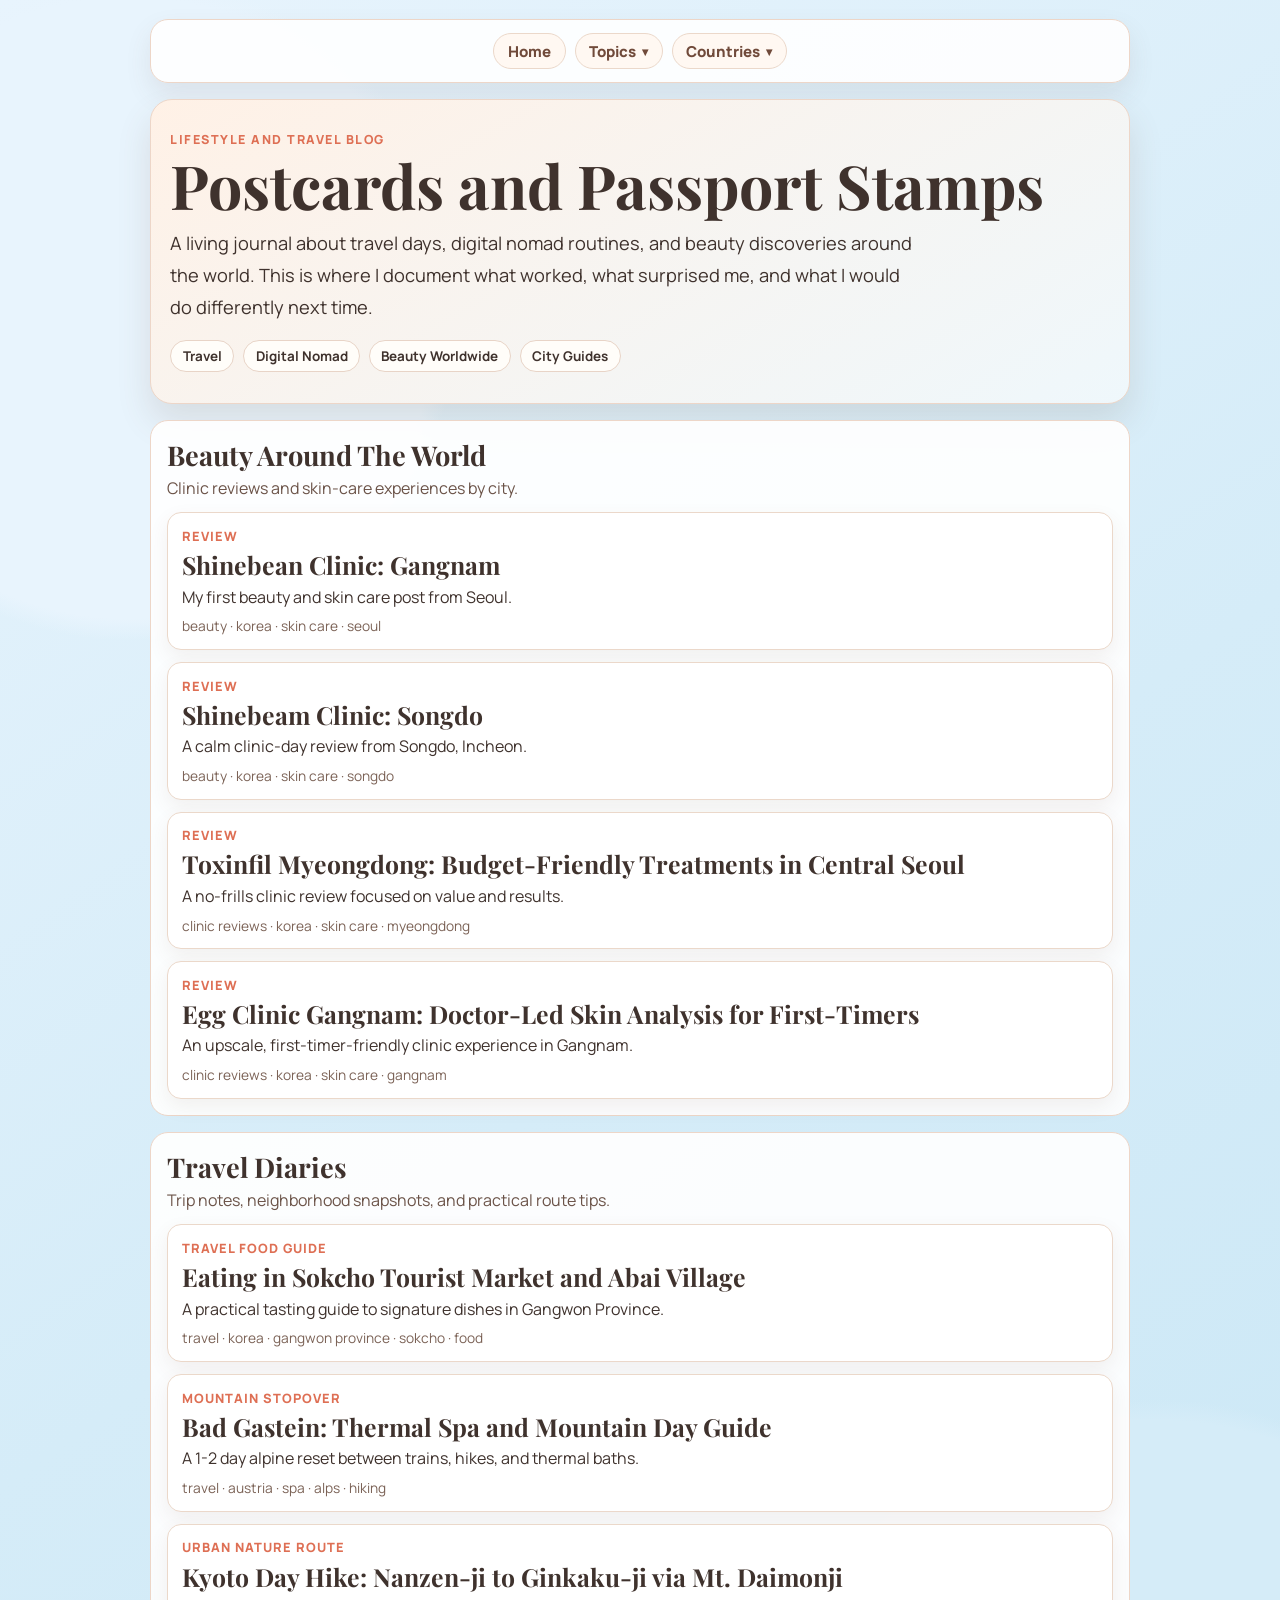
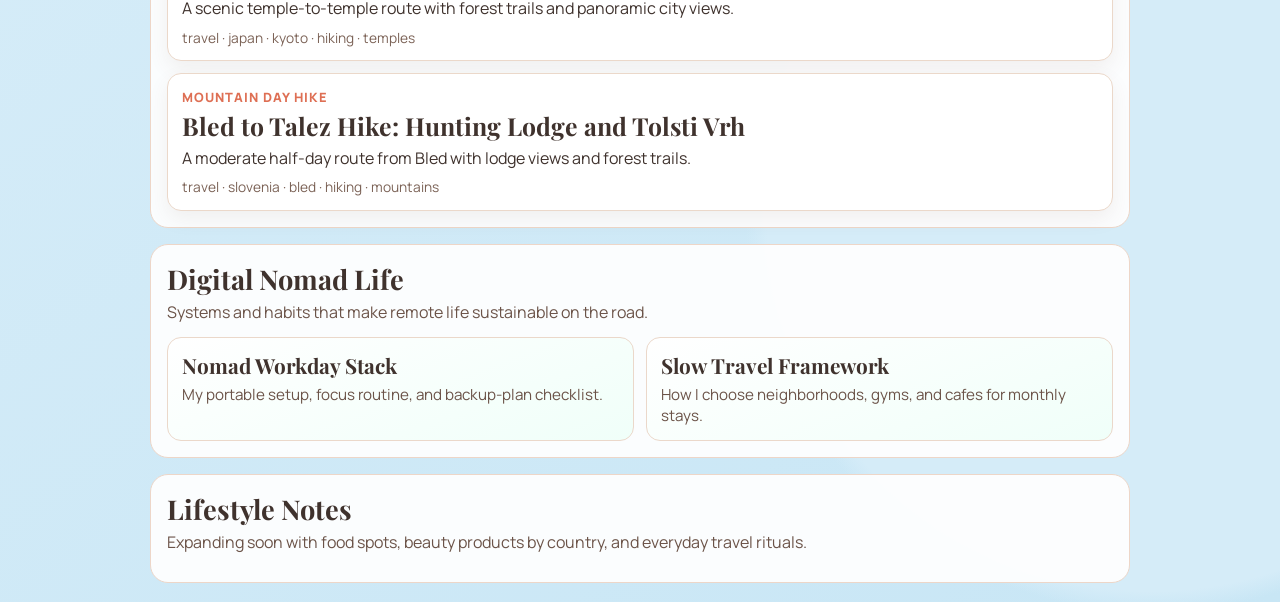
==== commit f6f723db: "Centralize background and nav CSS into assets/shared.css Background palette, body gradient, header, " ====
--- a/index.html
+++ b/index.html
@@ -10,6 +10,7 @@
       href="https://fonts.googleapis.com/css2?family=Manrope:wght@500;700;800&family=Playfair+Display:wght@600;700&display=swap"
       rel="stylesheet"
     />
+    <link rel="stylesheet" href="assets/shared.css" />
     <style>
       :root {
         color-scheme: light;
@@ -21,10 +22,15 @@
         --coral: #de6f54;
         --ink: #3f322d;
         --line: #edd6c8;
-      }
-
-      * {
-        box-sizing: border-box;
+
+        /* Override shared.css nav defaults with homepage warm-brown palette */
+        --nav-color: #704a3a;
+        --nav-bg: #fff8f2;
+        --nav-border: #ebd8ca;
+        --nav-hover: #ffefe3;
+        --nav-submenu-shadow: rgba(112, 82, 64, 0.16);
+        --header-border: var(--line);
+        --header-shadow: rgba(112, 82, 64, 0.1);
       }
 
       body {
@@ -33,10 +39,6 @@
         padding: 1.2rem;
         font-family: "Manrope", "Trebuchet MS", sans-serif;
         color: var(--ink);
-        background:
-          radial-gradient(circle at 15% 18%, #e8f4fd 0 14%, transparent 15%),
-          radial-gradient(circle at 84% 82%, #d5ecf8 0 16%, transparent 17%),
-          linear-gradient(145deg, #e8f4fd, #d5ecf8 46%, #c8e6f5);
       }
 
       .page {
@@ -50,86 +52,6 @@
         background: rgba(255, 255, 255, 0.9);
         padding: 0.8rem;
         box-shadow: 0 12px 26px rgba(112, 82, 64, 0.1);
-      }
-
-      nav {
-        display: flex;
-        justify-content: center;
-        gap: 0.55rem;
-        flex-wrap: wrap;
-        align-items: center;
-      }
-
-      .menu-link,
-      .menu-trigger {
-        text-decoration: none;
-        font-weight: 800;
-        font-size: 0.93rem;
-        color: #704a3a;
-        background: #fff8f2;
-        border: 1px solid #ebd8ca;
-        border-radius: 999px;
-        padding: 0.42rem 0.86rem;
-        display: inline-flex;
-        align-items: center;
-        cursor: pointer;
-        font-family: inherit;
-      }
-
-      .menu-trigger::after {
-        content: "▾";
-        margin-left: 0.35rem;
-        font-size: 0.72rem;
-      }
-
-      .menu-link:hover,
-      .menu-trigger:hover,
-      .menu-group:focus-within .menu-trigger {
-        background: #ffefe3;
-      }
-
-      .menu-group {
-        position: relative;
-      }
-
-      .submenu {
-        list-style: none;
-        margin: 0;
-        padding: 0.5rem;
-        min-width: 240px;
-        background: rgba(255, 255, 255, 0.98);
-        border: 1px solid #ebd8ca;
-        border-radius: 12px;
-        box-shadow: 0 12px 24px rgba(112, 82, 64, 0.16);
-        position: absolute;
-        left: 50%;
-        transform: translateX(-50%) translateY(8px);
-        top: calc(100% + 0.2rem);
-        opacity: 0;
-        visibility: hidden;
-        transition: opacity 120ms ease, transform 120ms ease;
-        z-index: 5;
-      }
-
-      .menu-group:hover .submenu,
-      .menu-group:focus-within .submenu {
-        opacity: 1;
-        visibility: visible;
-        transform: translateX(-50%) translateY(0);
-      }
-
-      .submenu a {
-        display: block;
-        padding: 0.45rem 0.55rem;
-        border-radius: 8px;
-        color: #704a3a;
-        text-decoration: none;
-        font-size: 0.9rem;
-        font-weight: 700;
-      }
-
-      .submenu a:hover {
-        background: #fff1e6;
       }
 
       .hero {
--- a/assets/shared.css
+++ b/assets/shared.css
@@ -0,0 +1,119 @@
+:root {
+  color-scheme: light;
+
+  /* Background palette — change these three to retheme the whole site */
+  --bg-1: #e8f4fd;
+  --bg-2: #d5ecf8;
+  --bg-3: #c8e6f5;
+
+  /* Nav / header colours — posts use these defaults; homepage overrides below */
+  --nav-color: #7a3f5a;
+  --nav-bg: #fff4f8;
+  --nav-border: #eec6d8;
+  --nav-hover: #ffeaf2;
+  --nav-submenu-shadow: rgba(126, 74, 98, 0.14);
+  --header-border: #efcfdd;
+  --header-shadow: rgba(125, 71, 97, 0.1);
+}
+
+* {
+  box-sizing: border-box;
+}
+
+body {
+  margin: 0;
+  min-height: 100vh;
+  padding: 1.2rem;
+  background:
+    radial-gradient(circle at 10% 14%, var(--bg-1) 0 14%, transparent 15%),
+    radial-gradient(circle at 90% 82%, var(--bg-2) 0 18%, transparent 19%),
+    linear-gradient(145deg, var(--bg-1), var(--bg-2) 48%, var(--bg-3));
+}
+
+header {
+  border: 1px solid var(--header-border);
+  border-radius: 16px;
+  background: rgba(255, 255, 255, 0.85);
+  padding: 0.8rem;
+  box-shadow: 0 10px 24px var(--header-shadow);
+}
+
+nav {
+  display: flex;
+  justify-content: center;
+  gap: 0.55rem;
+  flex-wrap: wrap;
+  align-items: center;
+}
+
+.menu-link,
+.menu-trigger {
+  text-decoration: none;
+  font-weight: 800;
+  font-size: 0.94rem;
+  color: var(--nav-color);
+  background: var(--nav-bg);
+  border: 1px solid var(--nav-border);
+  border-radius: 999px;
+  padding: 0.42rem 0.86rem;
+  display: inline-flex;
+  align-items: center;
+  cursor: pointer;
+  font-family: inherit;
+}
+
+.menu-trigger::after {
+  content: "▾";
+  margin-left: 0.35rem;
+  font-size: 0.72rem;
+}
+
+.menu-link:hover,
+.menu-trigger:hover,
+.menu-group:focus-within .menu-trigger {
+  background: var(--nav-hover);
+}
+
+.menu-group {
+  position: relative;
+}
+
+.submenu {
+  list-style: none;
+  margin: 0;
+  padding: 0.5rem;
+  min-width: 220px;
+  background: rgba(255, 255, 255, 0.96);
+  border: 1px solid var(--nav-border);
+  border-radius: 12px;
+  box-shadow: 0 12px 26px var(--nav-submenu-shadow);
+  position: absolute;
+  left: 50%;
+  transform: translateX(-50%) translateY(8px);
+  top: calc(100% + 0.2rem);
+  opacity: 0;
+  visibility: hidden;
+  transition: opacity 120ms ease, transform 120ms ease;
+  z-index: 5;
+}
+
+.menu-group:hover .submenu,
+.menu-group:focus-within .submenu {
+  opacity: 1;
+  visibility: visible;
+  transform: translateX(-50%) translateY(0);
+}
+
+.submenu a {
+  display: block;
+  padding: 0.45rem 0.55rem;
+  border-radius: 8px;
+  color: var(--nav-color);
+  text-decoration: none;
+  font-size: 0.9rem;
+  font-weight: 700;
+}
+
+.submenu a:hover {
+  background: var(--nav-hover);
+}
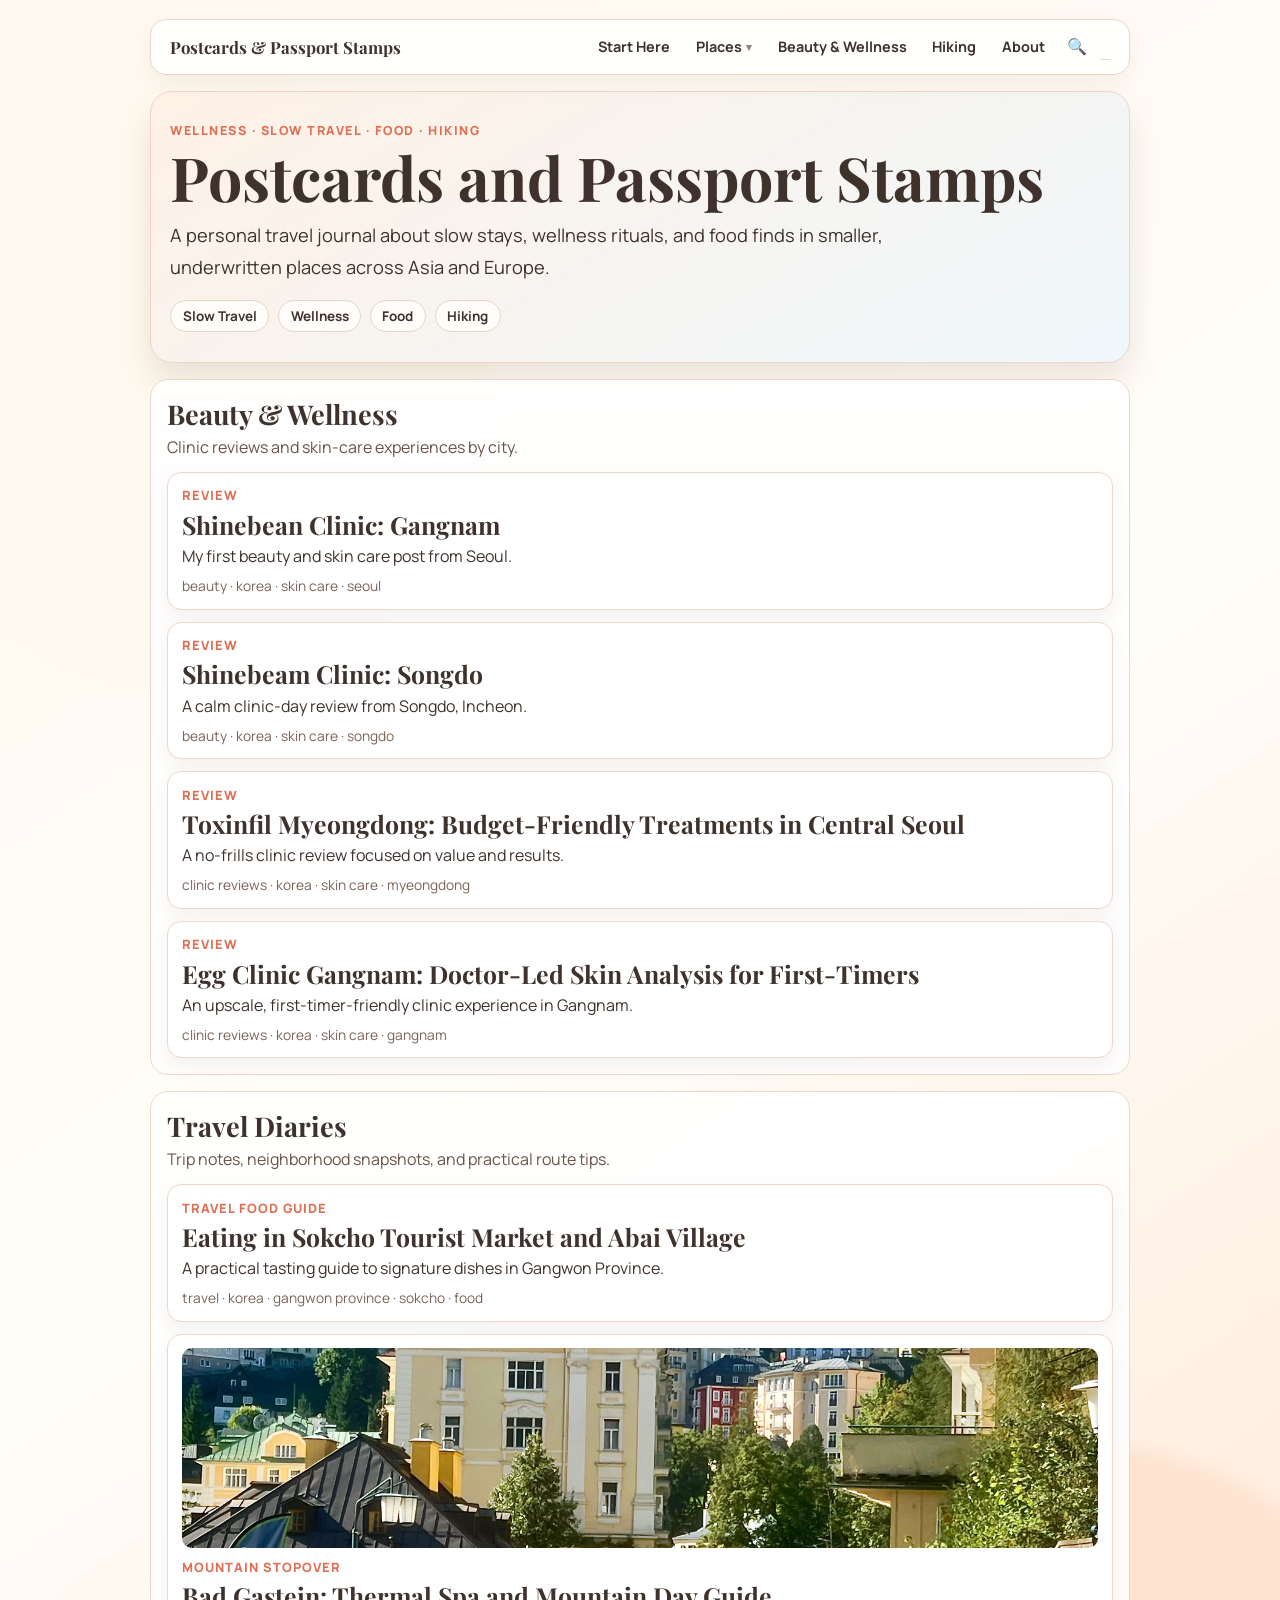
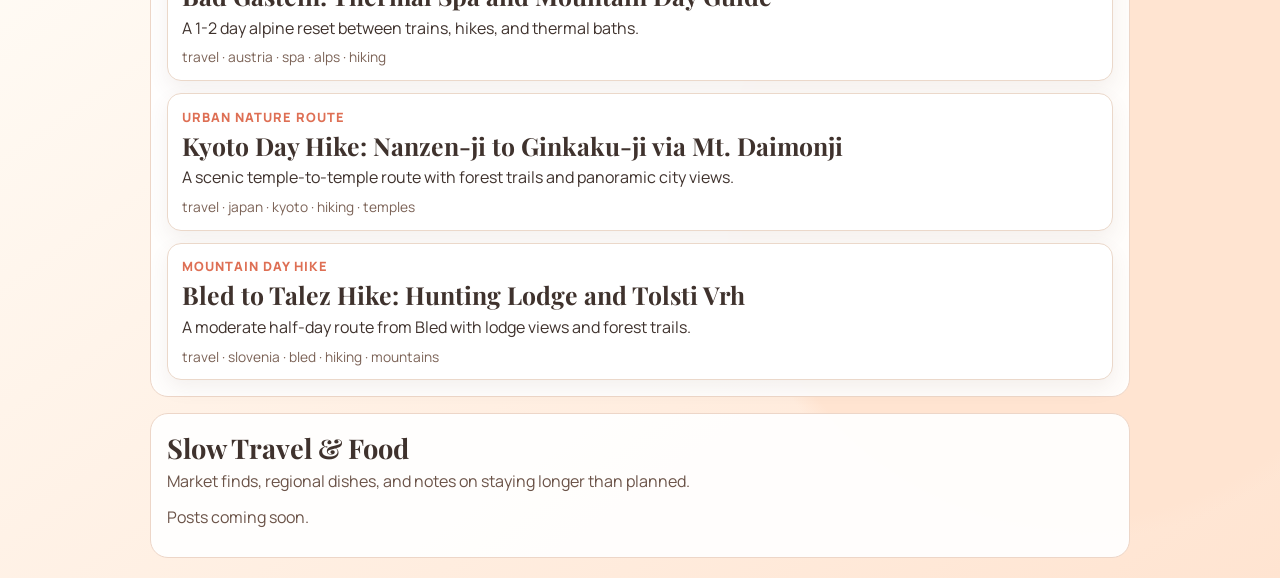
==== commit 0bdd535c: "Full redesign: warm palette, unified fonts, new nav, about page - shared.css: warm palette replaces " ====
--- a/index.html
+++ b/index.html
@@ -4,12 +4,6 @@
     <meta charset="UTF-8" />
     <meta name="viewport" content="width=device-width, initial-scale=1.0" />
     <title>Postcards and Passport Stamps</title>
-    <link rel="preconnect" href="https://fonts.googleapis.com" />
-    <link rel="preconnect" href="https://fonts.gstatic.com" crossorigin />
-    <link
-      href="https://fonts.googleapis.com/css2?family=Manrope:wght@500;700;800&family=Playfair+Display:wght@600;700&display=swap"
-      rel="stylesheet"
-    />
     <link rel="stylesheet" href="assets/shared.css" />
     <style>
       :root {
@@ -22,36 +16,17 @@
         --coral: #de6f54;
         --ink: #3f322d;
         --line: #edd6c8;
-
-        /* Override shared.css nav defaults with homepage warm-brown palette */
-        --nav-color: #704a3a;
-        --nav-bg: #fff8f2;
-        --nav-border: #ebd8ca;
-        --nav-hover: #ffefe3;
-        --nav-submenu-shadow: rgba(112, 82, 64, 0.16);
-        --header-border: var(--line);
-        --header-shadow: rgba(112, 82, 64, 0.1);
       }
 
       body {
         margin: 0;
         min-height: 100vh;
         padding: 1.2rem;
-        font-family: "Manrope", "Trebuchet MS", sans-serif;
-        color: var(--ink);
       }
 
       .page {
         width: min(980px, 96vw);
         margin: 0 auto;
-      }
-
-      header {
-        border: 1px solid var(--line);
-        border-radius: 18px;
-        background: rgba(255, 255, 255, 0.9);
-        padding: 0.8rem;
-        box-shadow: 0 12px 26px rgba(112, 82, 64, 0.1);
       }
 
       .hero {
@@ -144,6 +119,15 @@
         transform: translateY(-2px);
       }
 
+      .card-thumb {
+        width: 100%;
+        height: 200px;
+        object-fit: cover;
+        border-radius: 10px;
+        display: block;
+        margin-bottom: 0.6rem;
+      }
+
       .meta {
         font-size: 0.8rem;
         letter-spacing: 0.08em;
@@ -207,48 +191,47 @@
     <div class="page">
       <header>
         <nav>
-          <a class="menu-link" href="index.html">Home</a>
-
-          <div class="menu-group">
-            <button class="menu-trigger" type="button">Topics</button>
-            <ul class="submenu">
-              <li><a href="#beauty-posts">Beauty Around The World</a></li>
-              <li><a href="#travel-posts">Travel Diaries</a></li>
-              <li><a href="#nomad-posts">Digital Nomad Life</a></li>
-              <li><a href="#world-notes">Lifestyle Notes</a></li>
-            </ul>
-          </div>
-
-          <div class="menu-group">
-            <button class="menu-trigger" type="button">Countries</button>
-            <ul class="submenu">
-              <li><a href="posts/country-south-korea.html">South Korea</a></li>
-              <li><a href="posts/country-austria.html">Austria</a></li>
-              <li><a href="posts/country-japan.html">Japan</a></li>
-              <li><a href="posts/country-slovenia.html">Slovenia</a></li>
-            </ul>
+          <a class="nav-wordmark" href="index.html">Postcards &amp; Passport Stamps</a>
+          <button class="nav-hamburger" onclick="this.nextElementSibling.classList.toggle('open')" aria-label="Menu">☰</button>
+          <div class="nav-links">
+            <a class="menu-link" href="posts/about.html">Start Here</a>
+            <div class="menu-group">
+              <button class="menu-trigger" type="button">Places</button>
+              <ul class="submenu">
+                <li><a href="posts/country-south-korea.html">South Korea</a></li>
+                <li><a href="posts/country-austria.html">Austria</a></li>
+                <li><a href="posts/country-japan.html">Japan</a></li>
+                <li><a href="posts/country-slovenia.html">Slovenia</a></li>
+              </ul>
+            </div>
+            <a class="menu-link" href="#beauty-posts">Beauty &amp; Wellness</a>
+            <a class="menu-link" href="#travel-posts">Hiking</a>
+            <a class="menu-link" href="posts/about.html">About</a>
+            <div class="nav-search">
+              <button class="search-toggle" onclick="var i=this.nextElementSibling;i.classList.toggle('open');if(i.classList.contains('open'))i.focus();" aria-label="Search">🔍</button>
+              <input class="search-input" type="search" placeholder="Search…" />
+            </div>
           </div>
         </nav>
       </header>
 
       <main class="hero">
-        <p class="eyebrow">Lifestyle and Travel Blog</p>
+        <p class="eyebrow">Wellness · Slow Travel · Food · Hiking</p>
         <h1>Postcards and Passport Stamps</h1>
         <p class="intro">
-          A living journal about travel days, digital nomad routines, and beauty discoveries around
-          the world. This is where I document what worked, what surprised me, and what I would do
-          differently next time.
+          A personal travel journal about slow stays, wellness rituals, and food finds in smaller,
+          underwritten places across Asia and Europe.
         </p>
         <div class="pill-row">
-          <span class="pill">Travel</span>
-          <span class="pill">Digital Nomad</span>
-          <span class="pill">Beauty Worldwide</span>
-          <span class="pill">City Guides</span>
+          <span class="pill">Slow Travel</span>
+          <span class="pill">Wellness</span>
+          <span class="pill">Food</span>
+          <span class="pill">Hiking</span>
         </div>
       </main>
 
       <section class="panel" id="beauty-posts">
-        <h2>Beauty Around The World</h2>
+        <h2>Beauty &amp; Wellness</h2>
         <p class="panel-lead">Clinic reviews and skin-care experiences by city.</p>
         <div class="cards">
           <a class="post-card" href="posts/shinebean-clinic-gangnam.html">
@@ -289,6 +272,7 @@
             <div class="tags">travel · korea · gangwon province · sokcho · food</div>
           </a>
           <a class="post-card" href="posts/bad-gastein-thermal-day-guide.html">
+            <img class="card-thumb" src="images/posts/bad-gastein-town.jpeg" alt="Bad Gastein town with snow-capped Alps in the background" />
             <div class="meta">Mountain Stopover</div>
             <strong>Bad Gastein: Thermal Spa and Mountain Day Guide</strong>
             <span>A 1-2 day alpine reset between trains, hikes, and thermal baths.</span>
@@ -310,25 +294,9 @@
       </section>
 
       <section class="panel" id="nomad-posts">
-        <h2>Digital Nomad Life</h2>
-        <p class="panel-lead">Systems and habits that make remote life sustainable on the road.</p>
-        <div class="grid-2">
-          <article class="teaser nomad">
-            <strong>Nomad Workday Stack</strong>
-            <p class="tiny">My portable setup, focus routine, and backup-plan checklist.</p>
-          </article>
-          <article class="teaser nomad">
-            <strong>Slow Travel Framework</strong>
-            <p class="tiny">How I choose neighborhoods, gyms, and cafes for monthly stays.</p>
-          </article>
-        </div>
-      </section>
-
-      <section class="panel" id="world-notes">
-        <h2>Lifestyle Notes</h2>
-        <p class="panel-lead">
-          Expanding soon with food spots, beauty products by country, and everyday travel rituals.
-        </p>
+        <h2>Slow Travel &amp; Food</h2>
+        <p class="panel-lead">Market finds, regional dishes, and notes on staying longer than planned.</p>
+        <p class="panel-lead">Posts coming soon.</p>
       </section>
     </div>
   </body>
--- a/assets/shared.css
+++ b/assets/shared.css
@@ -1,19 +1,29 @@
+@import url('https://fonts.googleapis.com/css2?family=Playfair+Display:wght@600;700&family=Manrope:wght@500;700;800&display=swap');
+
 :root {
   color-scheme: light;
 
-  /* Background palette — change these three to retheme the whole site */
-  --bg-1: #e8f4fd;
-  --bg-2: #d5ecf8;
-  --bg-3: #c8e6f5;
-
-  /* Nav / header colours — posts use these defaults; homepage overrides below */
-  --nav-color: #7a3f5a;
-  --nav-bg: #fff4f8;
-  --nav-border: #eec6d8;
-  --nav-hover: #ffeaf2;
-  --nav-submenu-shadow: rgba(126, 74, 98, 0.14);
-  --header-border: #efcfdd;
-  --header-shadow: rgba(125, 71, 97, 0.1);
+  /* Background palette */
+  --bg-1: #fff9ef;
+  --bg-2: #fffdf8;
+  --bg-3: #ffe4d1;
+
+  /* Semantic aliases */
+  --sand: #fff9ef;
+  --cream: #fffdf8;
+  --peach: #ffe4d1;
+  --coral: #de6f54;
+  --ink: #3f322d;
+  --line: #edd6c8;
+
+  /* Nav / header colours */
+  --nav-color: #3f322d;
+  --nav-bg: transparent;
+  --nav-border: transparent;
+  --nav-hover: #fff3eb;
+  --nav-submenu-shadow: rgba(112, 82, 64, 0.14);
+  --header-border: #edd6c8;
+  --header-shadow: rgba(112, 82, 64, 0.08);
 }
 
 * {
@@ -24,54 +34,79 @@
   margin: 0;
   min-height: 100vh;
   padding: 1.2rem;
+  font-family: "Manrope", "Trebuchet MS", sans-serif;
+  color: var(--ink);
   background:
-    radial-gradient(circle at 10% 14%, var(--bg-1) 0 14%, transparent 15%),
-    radial-gradient(circle at 90% 82%, var(--bg-2) 0 18%, transparent 19%),
-    linear-gradient(145deg, var(--bg-1), var(--bg-2) 48%, var(--bg-3));
+    radial-gradient(circle at 15% 18%, var(--bg-1) 0 14%, transparent 15%),
+    radial-gradient(circle at 84% 82%, var(--bg-3) 0 16%, transparent 17%),
+    linear-gradient(145deg, var(--bg-1), var(--bg-2) 46%, var(--bg-3));
 }
 
 header {
   border: 1px solid var(--header-border);
   border-radius: 16px;
-  background: rgba(255, 255, 255, 0.85);
-  padding: 0.8rem;
-  box-shadow: 0 10px 24px var(--header-shadow);
+  background: rgba(255, 255, 255, 0.88);
+  padding: 0.7rem 1.2rem;
+  box-shadow: 0 8px 20px var(--header-shadow);
+  backdrop-filter: blur(4px);
 }
 
 nav {
   display: flex;
-  justify-content: center;
-  gap: 0.55rem;
+  justify-content: space-between;
+  align-items: center;
+  gap: 1rem;
+}
+
+.nav-wordmark {
+  text-decoration: none;
+  font-family: "Playfair Display", Georgia, serif;
+  font-size: 1.05rem;
+  font-weight: 700;
+  color: var(--ink);
+  white-space: nowrap;
+}
+
+.nav-wordmark:hover {
+  color: var(--coral);
+}
+
+.nav-links {
+  display: flex;
+  align-items: center;
+  gap: 0.2rem;
   flex-wrap: wrap;
-  align-items: center;
 }
 
 .menu-link,
 .menu-trigger {
   text-decoration: none;
-  font-weight: 800;
-  font-size: 0.94rem;
+  font-weight: 700;
+  font-size: 0.9rem;
   color: var(--nav-color);
-  background: var(--nav-bg);
-  border: 1px solid var(--nav-border);
-  border-radius: 999px;
-  padding: 0.42rem 0.86rem;
+  background: transparent;
+  border: none;
+  border-radius: 8px;
+  padding: 0.38rem 0.7rem;
   display: inline-flex;
   align-items: center;
   cursor: pointer;
   font-family: inherit;
+  transition: background 120ms ease, color 120ms ease;
 }
 
 .menu-trigger::after {
   content: "▾";
-  margin-left: 0.35rem;
-  font-size: 0.72rem;
+  margin-left: 0.3rem;
+  font-size: 0.68rem;
+  opacity: 0.6;
 }
 
 .menu-link:hover,
 .menu-trigger:hover,
 .menu-group:focus-within .menu-trigger {
   background: var(--nav-hover);
+  color: var(--coral);
 }
 
 .menu-group {
@@ -82,9 +117,9 @@
   list-style: none;
   margin: 0;
   padding: 0.5rem;
-  min-width: 220px;
-  background: rgba(255, 255, 255, 0.96);
-  border: 1px solid var(--nav-border);
+  min-width: 210px;
+  background: rgba(255, 255, 255, 0.98);
+  border: 1px solid var(--line);
   border-radius: 12px;
   box-shadow: 0 12px 26px var(--nav-submenu-shadow);
   position: absolute;
@@ -106,14 +141,97 @@
 
 .submenu a {
   display: block;
-  padding: 0.45rem 0.55rem;
+  padding: 0.45rem 0.7rem;
   border-radius: 8px;
-  color: var(--nav-color);
+  color: var(--ink);
   text-decoration: none;
-  font-size: 0.9rem;
+  font-size: 0.88rem;
   font-weight: 700;
 }
 
 .submenu a:hover {
   background: var(--nav-hover);
-}
+  color: var(--coral);
+}
+
+/* Search */
+.nav-search {
+  display: inline-flex;
+  align-items: center;
+  gap: 0.3rem;
+}
+
+.search-toggle {
+  background: transparent;
+  border: none;
+  cursor: pointer;
+  font-size: 1rem;
+  padding: 0.38rem 0.5rem;
+  border-radius: 8px;
+  color: var(--ink);
+  transition: background 120ms ease;
+}
+
+.search-toggle:hover {
+  background: var(--nav-hover);
+}
+
+.search-input {
+  width: 0;
+  overflow: hidden;
+  border: none;
+  border-bottom: 1.5px solid var(--line);
+  background: transparent;
+  font-family: inherit;
+  font-size: 0.88rem;
+  color: var(--ink);
+  padding: 0.2rem 0.3rem;
+  transition: width 200ms ease;
+  outline: none;
+}
+
+.search-input.open {
+  width: 140px;
+}
+
+/* Mobile hamburger */
+.nav-hamburger {
+  display: none;
+  background: transparent;
+  border: none;
+  cursor: pointer;
+  padding: 0.4rem;
+  font-size: 1.3rem;
+  color: var(--ink);
+}
+
+@media (max-width: 640px) {
+  .nav-hamburger { display: block; }
+  .nav-links {
+    display: none;
+    position: absolute;
+    top: calc(100% + 0.5rem);
+    left: 0;
+    right: 0;
+    background: rgba(255, 255, 255, 0.98);
+    border: 1px solid var(--line);
+    border-radius: 12px;
+    padding: 0.75rem;
+    flex-direction: column;
+    align-items: flex-start;
+    gap: 0.2rem;
+    z-index: 10;
+    box-shadow: 0 12px 26px var(--nav-submenu-shadow);
+  }
+  .nav-links.open { display: flex; }
+  header { position: relative; }
+  .submenu {
+    position: static;
+    transform: none;
+    opacity: 1;
+    visibility: visible;
+    box-shadow: none;
+    border: none;
+    padding-left: 1rem;
+  }
+}
